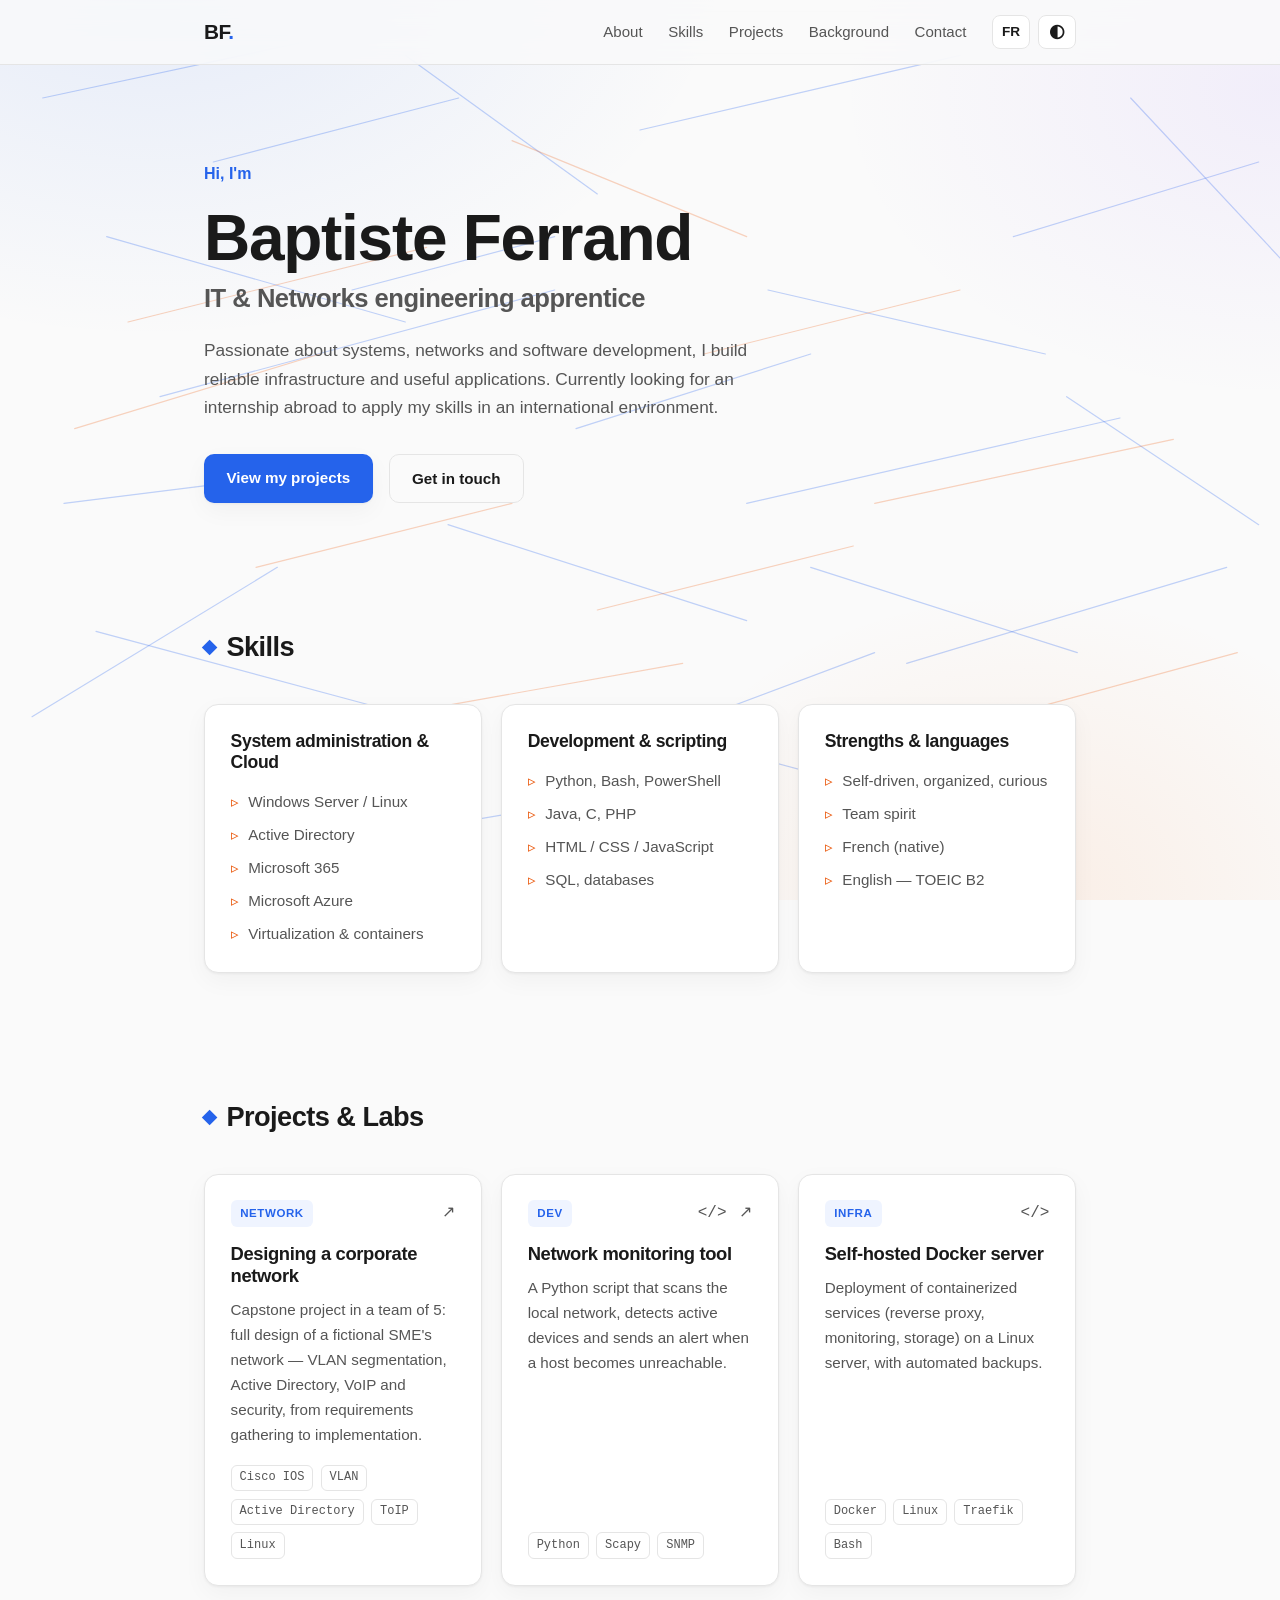
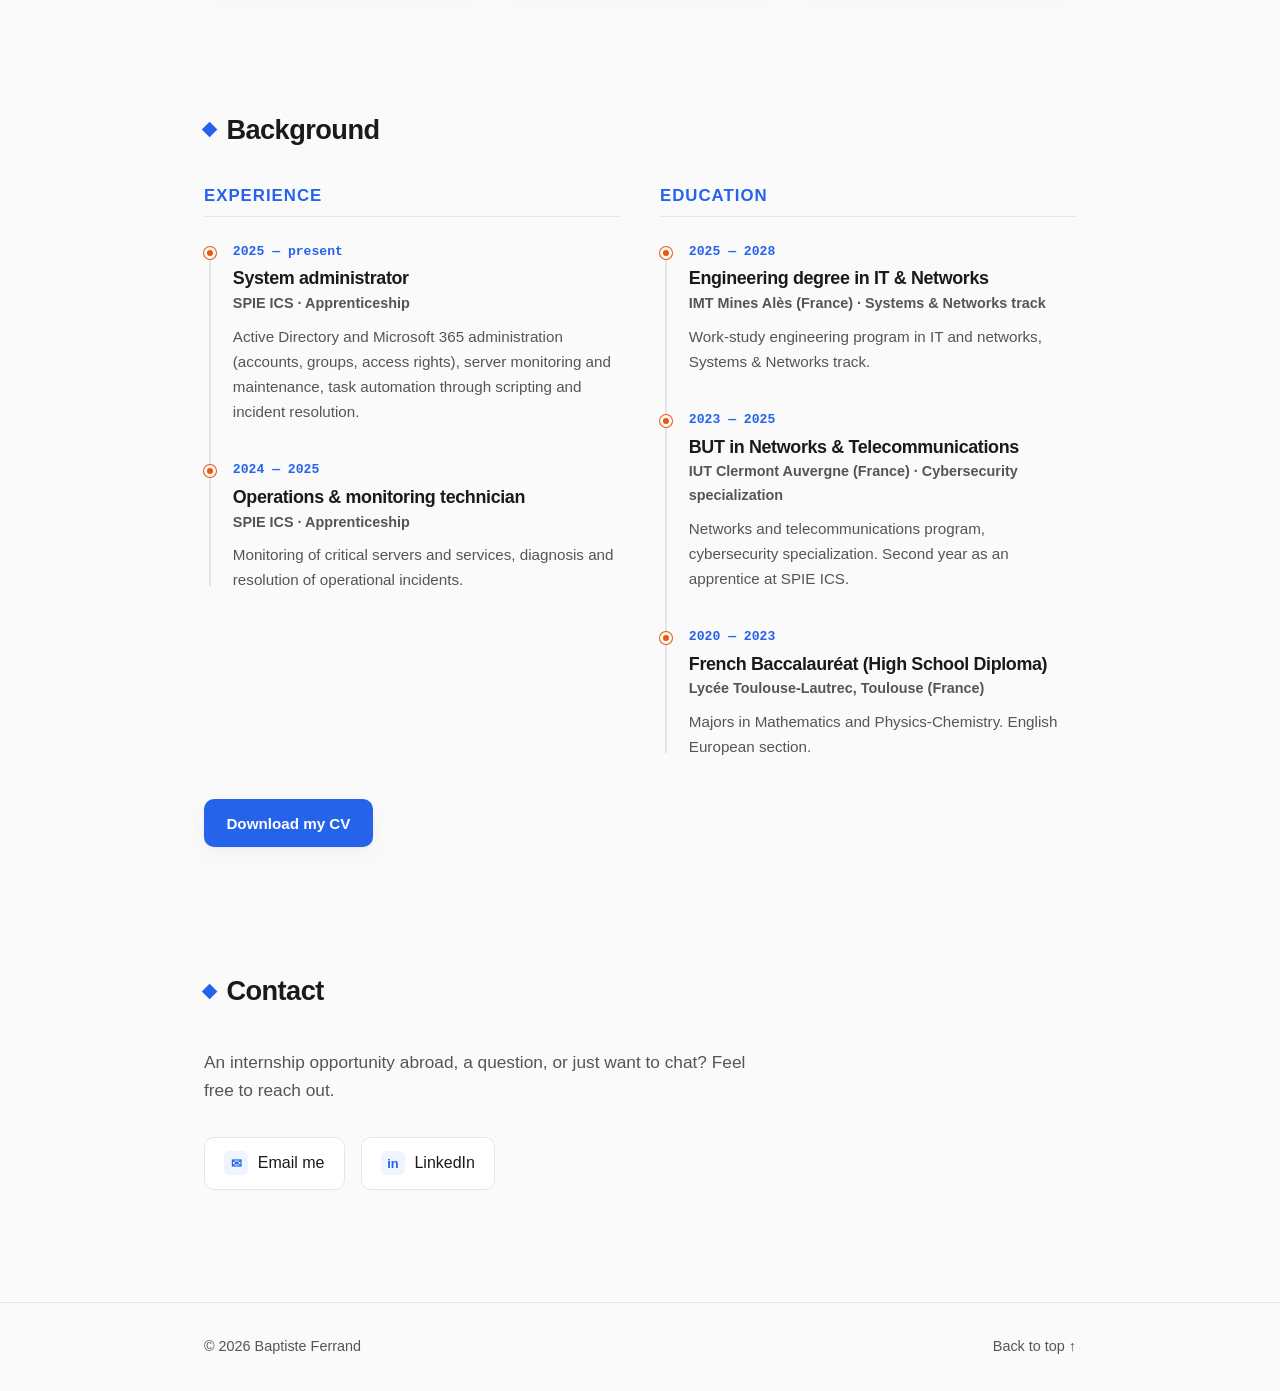
==== index.html @ 6ade9449 "Portfolio bilingue FR/EN" ====
<!DOCTYPE html>
<html lang="fr">
<head>
  <meta charset="UTF-8" />
  <meta name="viewport" content="width=device-width, initial-scale=1.0" />
  <meta name="description" data-i18n="meta_description"
    content="Portfolio de Baptiste Ferrand — Alternant ingénieur en informatique et réseaux." />
  <meta name="author" content="Baptiste Ferrand" />
  <title>Baptiste Ferrand — Portfolio</title>

  <!-- Favicon « BF. » intégré en SVG (aucune dépendance externe) -->
  <link rel="icon"
    href="data:image/svg+xml,<svg xmlns='http://www.w3.org/2000/svg' viewBox='0 0 100 100'><rect width='100' height='100' rx='22' fill='%231a1a1a'/><text x='50' y='52' font-family='Segoe UI,Helvetica,Arial,sans-serif' font-size='46' font-weight='800' fill='%23ffffff' text-anchor='middle' dominant-baseline='central'>BF<tspan fill='%234f8cff'>.</tspan></text></svg>" />

  <link rel="stylesheet" href="css/style.css?v=6" />
</head>

<body>
  <!-- Skip link accessibilité -->
  <a class="skip-link" href="#main" data-i18n="skip_link">Aller au contenu</a>

  <!-- ============ HEADER / NAV ============ -->
  <header class="site-header" id="top">
    <nav class="nav container" aria-label="Navigation principale">
      <a href="#top" class="brand">BF<span class="brand-dot">.</span></a>

      <button class="nav-toggle" id="navToggle" aria-expanded="false" aria-controls="navMenu"
        aria-label="Ouvrir le menu">
        <span></span><span></span><span></span>
      </button>

      <ul class="nav-menu" id="navMenu">
        <li><a href="#about" data-i18n="nav_about">À propos</a></li>
        <li><a href="#skills" data-i18n="nav_skills">Compétences</a></li>
        <li><a href="#projects" data-i18n="nav_projects">Projets</a></li>
        <li><a href="#timeline" data-i18n="nav_timeline">Parcours</a></li>
        <li><a href="#contact" data-i18n="nav_contact">Contact</a></li>
        <li class="nav-controls">
          <button class="ctrl-btn" id="langToggle" aria-label="Changer de langue">
            <span id="langLabel">EN</span>
          </button>
          <button class="ctrl-btn" id="themeToggle" aria-label="Changer de thème">
            <span class="theme-icon" aria-hidden="true">◐</span>
          </button>
        </li>
      </ul>
    </nav>
  </header>

  <main id="main">

    <!-- ============ HERO / À PROPOS ============ -->
    <section class="hero container" id="about">
      <p class="hero-eyebrow" data-i18n="hero_eyebrow">Bonjour, je suis</p>
      <h1 class="hero-name">Baptiste Ferrand</h1>
      <h2 class="hero-role" data-i18n="hero_role">
        Alternant ingénieur en informatique &amp; réseaux
      </h2>
      <p class="hero-bio" data-i18n="hero_bio">
        Passionné par les systèmes, les réseaux et le développement, je conçois des
        infrastructures fiables et des applications utiles. Actuellement en recherche
        d'un stage à l'étranger pour mettre en pratique mes compétences dans un
        environnement international.
      </p>
      <div class="hero-actions">
        <a href="#projects" class="btn btn-primary" data-i18n="hero_cta_projects">Voir mes projets</a>
        <a href="#contact" class="btn btn-ghost" data-i18n="hero_cta_contact">Me contacter</a>
      </div>
    </section>

    <!-- ============ COMPÉTENCES ============ -->
    <section class="section container" id="skills">
      <h2 class="section-title"><span class="section-icon" aria-hidden="true"></span> <span data-i18n="skills_title">Compétences</span></h2>

      <div class="skills-grid">
        <article class="skill-card">
          <h3 data-i18n="skills_sysadmin">Administration système &amp; Cloud</h3>
          <ul>
            <li>Windows Server / Linux</li>
            <li>Active Directory</li>
            <li>Microsoft 365</li>
            <li>Microsoft Azure</li>
            <li data-i18n="skills_virtualization">Virtualisation &amp; conteneurs</li>
          </ul>
        </article>

        <article class="skill-card">
          <h3 data-i18n="skills_dev">Développement &amp; scripting</h3>
          <ul>
            <li>Python, Bash, PowerShell</li>
            <li>Java, C, PHP</li>
            <li>HTML / CSS / JavaScript</li>
            <li data-i18n="skills_databases">SQL, bases de données</li>
          </ul>
        </article>

        <article class="skill-card">
          <h3 data-i18n="skills_soft">Atouts &amp; langues</h3>
          <ul>
            <li data-i18n="skills_personal">Autonome, organisé, curieux</li>
            <li data-i18n="skills_teamwork">Esprit d'équipe</li>
            <li data-i18n="skills_french">Français (langue natale)</li>
            <li data-i18n="skills_english">Anglais — TOEIC B2</li>
          </ul>
        </article>
      </div>
    </section>

    <!-- ============ PROJETS / LABS ============ -->
    <section class="section container" id="projects">
      <h2 class="section-title"><span class="section-icon" aria-hidden="true"></span> <span data-i18n="projects_title">Projets &amp; Labs</span></h2>

      <div class="projects-grid">
        <!-- Projet 1 — Projet intégratif -->
        <article class="project-card">
          <div class="project-head">
            <span class="project-tag" data-i18n="project_tag_network">Réseau</span>
            <div class="project-links">
              <a href="projet-integratif.html" aria-label="Voir le détail du projet" title="Détails">↗</a>
            </div>
          </div>
          <h3><a href="projet-integratif.html" data-i18n="project1_title">Conception d'un réseau d'entreprise</a></h3>
          <p data-i18n="project1_desc">
            Projet intégratif en équipe de 5 : conception complète du réseau
            d'une PME fictive — segmentation VLAN, Active Directory, ToIP et
            sécurité, du recueil des besoins à la mise en œuvre.
          </p>
          <ul class="project-stack">
            <li>Cisco IOS</li><li>VLAN</li><li>Active Directory</li><li>ToIP</li><li>Linux</li>
          </ul>
        </article>

        <!-- Projet 2 -->
        <article class="project-card">
          <div class="project-head">
            <span class="project-tag" data-i18n="project_tag_dev">Dev</span>
            <div class="project-links">
              <a href="#" aria-label="Code source" title="Code">&lt;/&gt;</a>
              <a href="#" aria-label="Démo" title="Démo">↗</a>
            </div>
          </div>
          <h3 data-i18n="project2_title">Outil de supervision réseau</h3>
          <p data-i18n="project2_desc">
            Script Python qui scanne le réseau local, détecte les équipements
            actifs et envoie une alerte en cas d'indisponibilité d'un hôte.
          </p>
          <ul class="project-stack">
            <li>Python</li><li>Scapy</li><li>SNMP</li>
          </ul>
        </article>

        <!-- Projet 3 -->
        <article class="project-card">
          <div class="project-head">
            <span class="project-tag" data-i18n="project_tag_infra">Infra</span>
            <div class="project-links">
              <a href="#" aria-label="Code source" title="Code">&lt;/&gt;</a>
            </div>
          </div>
          <h3 data-i18n="project3_title">Serveur auto-hébergé Docker</h3>
          <p data-i18n="project3_desc">
            Déploiement de services conteneurisés (reverse proxy, monitoring,
            stockage) sur un serveur Linux, avec sauvegardes automatisées.
          </p>
          <ul class="project-stack">
            <li>Docker</li><li>Linux</li><li>Traefik</li><li>Bash</li>
          </ul>
        </article>
      </div>
    </section>

    <!-- ============ PARCOURS / CV ============ -->
    <section class="section container" id="timeline">
      <h2 class="section-title"><span class="section-icon" aria-hidden="true"></span> <span data-i18n="timeline_title">Parcours</span></h2>

      <div class="timeline-groups">
        <div class="timeline-group">
          <h3 class="timeline-group-title" data-i18n="timeline_type_exp">Expérience</h3>
          <ol class="timeline">
            <li class="timeline-item">
              <span class="timeline-date">2025 — <span data-i18n="present">aujourd'hui</span></span>
              <h3 data-i18n="exp1_title">Administrateur système</h3>
              <p class="timeline-org" data-i18n="exp1_org">SPIE ICS · Alternance</p>
              <p data-i18n="exp1_desc">
                Administration Active Directory et Microsoft 365 (comptes, groupes,
                droits d'accès), surveillance et maintenance des serveurs,
                automatisation de tâches par scripts et résolution d'incidents.
              </p>
            </li>

            <li class="timeline-item">
              <span class="timeline-date">2024 — 2025</span>
              <h3 data-i18n="exp2_title">Technicien d'exploitation et de supervision</h3>
              <p class="timeline-org" data-i18n="exp2_org">SPIE ICS · Alternance</p>
              <p data-i18n="exp2_desc">
                Surveillance des serveurs et services critiques, diagnostic et
                résolution des incidents d'exploitation.
              </p>
            </li>
          </ol>
        </div>

        <div class="timeline-group">
          <h3 class="timeline-group-title" data-i18n="timeline_type_edu">Formation</h3>
          <ol class="timeline">
            <li class="timeline-item">
              <span class="timeline-date">2025 — 2028</span>
              <h3 data-i18n="timeline1_title">Diplôme d'ingénieur en informatique &amp; réseaux</h3>
              <p class="timeline-org" data-i18n="timeline1_org">IMT Mines Alès (30) · Parcours Systèmes &amp; Réseaux</p>
              <p data-i18n="timeline1_desc">
                Formation d'ingénieur en informatique et réseaux, parcours Systèmes
                et Réseaux.
              </p>
            </li>

            <li class="timeline-item">
              <span class="timeline-date">2023 — 2025</span>
              <h3 data-i18n="timeline2_title">BUT Réseaux &amp; Télécommunications</h3>
              <p class="timeline-org" data-i18n="timeline2_org">IUT Clermont Auvergne (63) · Spécialité Cybersécurité</p>
              <p data-i18n="timeline2_desc">
                Formation en réseaux et télécommunications, spécialité cybersécurité.
                2ᵉ année en alternance chez SPIE ICS.
              </p>
            </li>

            <li class="timeline-item">
              <span class="timeline-date">2020 — 2023</span>
              <h3 data-i18n="timeline3_title">Baccalauréat Général</h3>
              <p class="timeline-org" data-i18n="timeline3_org">Lycée Toulouse-Lautrec, Toulouse (31)</p>
              <p data-i18n="timeline3_desc">
                Spécialités Mathématiques et Physique-Chimie. Section européenne anglais.
              </p>
            </li>
          </ol>
        </div>
      </div>

      <div class="cv-download">
        <a href="assets/cv-fr.pdf" class="btn btn-primary" download data-i18n="cv_download" data-i18n-href="cv_file">
          Télécharger mon CV
        </a>
      </div>
    </section>

    <!-- ============ CONTACT ============ -->
    <section class="section container contact" id="contact">
      <h2 class="section-title"><span class="section-icon" aria-hidden="true"></span> <span data-i18n="contact_title">Contact</span></h2>
      <p class="contact-lead" data-i18n="contact_lead">
        Une opportunité de stage à l'étranger, une question, ou juste envie
        d'échanger ? N'hésite pas à me contacter.
      </p>

      <div class="contact-links">
        <a href="mailto:baptiste.ferrand31@gmail.com" class="contact-link">
          <span class="contact-icon" aria-hidden="true">✉</span>
          <span data-i18n="contact_email">M'envoyer un e-mail</span>
        </a>
        <a href="https://www.linkedin.com/in/baptiste-ferrand123" target="_blank" rel="noopener" class="contact-link">
          <span class="contact-icon" aria-hidden="true">in</span>
          LinkedIn
        </a>
      </div>
    </section>
  </main>

  <!-- ============ FOOTER ============ -->
  <footer class="site-footer">
    <div class="container footer-inner">
      <p>© <span id="year"></span> Baptiste Ferrand</p>
      <a href="#top" data-i18n="back_to_top">Haut de page ↑</a>
    </div>
  </footer>

  <script src="js/i18n.js?v=4"></script>
  <script src="js/main.js?v=4"></script>
</body>
</html>
---- css/style.css ----
/* =========================================================
   Portfolio — Baptiste Ferrand
   Design minimaliste / épuré · clair & sombre · responsive
   Aucune dépendance externe.
   ========================================================= */

/* ---------- Variables de thème ---------- */
:root {
  --bg:          #fafafa;
  --bg-soft:     #ffffff;
  --text:        #1a1a1a;
  --text-soft:   #555555;
  --border:      #e5e5e5;
  --accent:      #2563eb;
  --accent-soft: #eff4ff;
  --shadow:      0 1px 3px rgba(0, 0, 0, .06), 0 8px 24px rgba(0, 0, 0, .04);
  --radius:      14px;
  --maxw:        920px;
  --font: -apple-system, BlinkMacSystemFont, "Segoe UI", Roboto, Helvetica, Arial, sans-serif;
  /* Texture & ambiance du fond */
  --glow-1:      rgba(37, 99, 235, .10);
  --glow-2:      rgba(139, 92, 246, .08);
  --glow-3:      rgba(249, 115, 22, .09);
  --accent-2:    #ea580c;
  --lines: url("data:image/svg+xml,<svg xmlns='http://www.w3.org/2000/svg' width='1200' height='900' viewBox='0 0 1200 900'><g stroke='%232563eb' stroke-width='1.1' stroke-opacity='0.28' stroke-linecap='round' fill='none'><line x1='40' y1='120' x2='320' y2='60'/><line x1='150' y1='400' x2='520' y2='300'/><line x1='30' y1='700' x2='260' y2='560'/><line x1='600' y1='150' x2='900' y2='80'/><line x1='700' y1='500' x2='1050' y2='420'/><line x1='500' y1='760' x2='820' y2='640'/><line x1='950' y1='250' x2='1180' y2='180'/><line x1='100' y1='250' x2='380' y2='330'/><line x1='420' y1='520' x2='700' y2='610'/><line x1='850' y1='650' x2='1150' y2='560'/><line x1='250' y1='830' x2='600' y2='770'/><line x1='1000' y1='400' x2='1180' y2='520'/><line x1='60' y1='500' x2='300' y2='470'/><line x1='380' y1='80' x2='560' y2='210'/><line x1='720' y1='300' x2='980' y2='360'/><line x1='200' y1='180' x2='430' y2='120'/><line x1='540' y1='430' x2='760' y2='360'/><line x1='90' y1='620' x2='350' y2='690'/><line x1='640' y1='720' x2='900' y2='790'/><line x1='1060' y1='120' x2='1200' y2='270'/><line x1='330' y1='300' x2='520' y2='250'/><line x1='760' y1='560' x2='1010' y2='640'/></g><g stroke='%23ea580c' stroke-width='1.1' stroke-opacity='0.26' stroke-linecap='round' fill='none'><line x1='120' y1='330' x2='400' y2='260'/><line x1='480' y1='160' x2='700' y2='250'/><line x1='240' y1='560' x2='480' y2='500'/><line x1='660' y1='360' x2='900' y2='300'/><line x1='820' y1='500' x2='1100' y2='440'/><line x1='360' y1='700' x2='640' y2='650'/><line x1='940' y1='700' x2='1160' y2='640'/><line x1='70' y1='430' x2='300' y2='360'/><line x1='560' y1='600' x2='800' y2='540'/></g></svg>");
}

[data-theme="dark"] {
  --bg:          #0e1116;
  --bg-soft:     #161b22;
  --text:        #e6edf3;
  --text-soft:   #9aa7b4;
  --border:      #262d36;
  --accent:      #4f8cff;
  --accent-soft: #161f33;
  --shadow:      0 1px 3px rgba(0, 0, 0, .4), 0 8px 24px rgba(0, 0, 0, .3);
  --glow-1:      rgba(79, 140, 255, .14);
  --glow-2:      rgba(139, 92, 246, .12);
  --glow-3:      rgba(251, 146, 60, .11);
  --accent-2:    #fb923c;
  --lines: url("data:image/svg+xml,<svg xmlns='http://www.w3.org/2000/svg' width='1200' height='900' viewBox='0 0 1200 900'><g stroke='%234f8cff' stroke-width='1.1' stroke-opacity='0.30' stroke-linecap='round' fill='none'><line x1='40' y1='120' x2='320' y2='60'/><line x1='150' y1='400' x2='520' y2='300'/><line x1='30' y1='700' x2='260' y2='560'/><line x1='600' y1='150' x2='900' y2='80'/><line x1='700' y1='500' x2='1050' y2='420'/><line x1='500' y1='760' x2='820' y2='640'/><line x1='950' y1='250' x2='1180' y2='180'/><line x1='100' y1='250' x2='380' y2='330'/><line x1='420' y1='520' x2='700' y2='610'/><line x1='850' y1='650' x2='1150' y2='560'/><line x1='250' y1='830' x2='600' y2='770'/><line x1='1000' y1='400' x2='1180' y2='520'/><line x1='60' y1='500' x2='300' y2='470'/><line x1='380' y1='80' x2='560' y2='210'/><line x1='720' y1='300' x2='980' y2='360'/><line x1='200' y1='180' x2='430' y2='120'/><line x1='540' y1='430' x2='760' y2='360'/><line x1='90' y1='620' x2='350' y2='690'/><line x1='640' y1='720' x2='900' y2='790'/><line x1='1060' y1='120' x2='1200' y2='270'/><line x1='330' y1='300' x2='520' y2='250'/><line x1='760' y1='560' x2='1010' y2='640'/></g><g stroke='%23fb923c' stroke-width='1.1' stroke-opacity='0.28' stroke-linecap='round' fill='none'><line x1='120' y1='330' x2='400' y2='260'/><line x1='480' y1='160' x2='700' y2='250'/><line x1='240' y1='560' x2='480' y2='500'/><line x1='660' y1='360' x2='900' y2='300'/><line x1='820' y1='500' x2='1100' y2='440'/><line x1='360' y1='700' x2='640' y2='650'/><line x1='940' y1='700' x2='1160' y2='640'/><line x1='70' y1='430' x2='300' y2='360'/><line x1='560' y1='600' x2='800' y2='540'/></g></svg>");
}

/* ---------- Reset léger ---------- */
*, *::before, *::after { box-sizing: border-box; margin: 0; padding: 0; }

html { scroll-behavior: smooth; scroll-padding-top: 80px; }

body {
  font-family: var(--font);
  background-color: var(--bg);
  color: var(--text);
  line-height: 1.65;
  -webkit-font-smoothing: antialiased;
  transition: background-color .3s ease, color .3s ease;
}

/* Ambiance du fond : halos de couleur + fine texture de points.
   Couche fixe placée derrière le contenu. */
body::before {
  content: "";
  position: fixed;
  inset: 0;
  z-index: -1;
  pointer-events: none;
  background-color: var(--bg);
  background-image:
    radial-gradient(60rem 40rem at 12% -5%, var(--glow-1), transparent 60%),
    radial-gradient(50rem 35rem at 100% 10%, var(--glow-2), transparent 55%),
    radial-gradient(45rem 35rem at 80% 100%, var(--glow-3), transparent 55%),
    var(--lines);
  background-size: auto, auto, auto, cover;
  background-position: center, center, center, center;
  background-repeat: no-repeat, no-repeat, no-repeat, no-repeat;
}

h1, h2, h3 { line-height: 1.2; font-weight: 700; letter-spacing: -.02em; }
a { color: inherit; text-decoration: none; }
ul { list-style: none; }

.container { width: 100%; max-width: var(--maxw); margin: 0 auto; padding: 0 1.5rem; }

/* ---------- Accessibilité : skip link ---------- */
.skip-link {
  position: absolute; left: -999px; top: 0; z-index: 200;
  background: var(--accent); color: #fff; padding: .6rem 1rem; border-radius: 0 0 8px 0;
}
.skip-link:focus { left: 0; }

:focus-visible { outline: 2px solid var(--accent); outline-offset: 3px; border-radius: 4px; }

/* ---------- Header / Nav ---------- */
.site-header {
  position: sticky; top: 0; z-index: 100;
  background: color-mix(in srgb, var(--bg) 85%, transparent);
  backdrop-filter: saturate(180%) blur(12px);
  border-bottom: 1px solid var(--border);
}
.nav { display: flex; align-items: center; justify-content: space-between; height: 64px; }

.brand { font-size: 1.3rem; font-weight: 800; letter-spacing: -.03em; }
.brand-dot { color: var(--accent); }

.nav-menu { display: flex; align-items: center; gap: 1.6rem; }
.nav-menu a { color: var(--text-soft); font-size: .94rem; font-weight: 500; transition: color .2s; }
.nav-menu a:hover { color: var(--accent); }

.nav-controls { display: flex; gap: .5rem; }
.ctrl-btn {
  display: inline-flex; align-items: center; justify-content: center;
  min-width: 38px; height: 34px; padding: 0 .55rem;
  background: var(--bg-soft); border: 1px solid var(--border); border-radius: 8px;
  color: var(--text); font: inherit; font-size: .85rem; font-weight: 600;
  cursor: pointer; transition: border-color .2s, transform .1s;
}
.ctrl-btn:hover { border-color: var(--accent); }
.ctrl-btn:active { transform: scale(.94); }
.theme-icon { font-size: 1.1rem; line-height: 1; }

/* Burger mobile */
.nav-toggle { display: none; flex-direction: column; gap: 5px; background: none; border: 0; cursor: pointer; padding: 6px; }
.nav-toggle span { width: 24px; height: 2px; background: var(--text); border-radius: 2px; transition: .3s; }

/* ---------- Boutons ---------- */
.btn {
  display: inline-block; padding: .7rem 1.4rem; border-radius: 10px;
  font-size: .95rem; font-weight: 600; cursor: pointer;
  transition: transform .12s ease, box-shadow .2s ease, background .2s ease;
}
.btn:active { transform: translateY(1px); }
.btn-primary { background: var(--accent); color: #fff; box-shadow: var(--shadow); }
.btn-primary:hover { box-shadow: 0 6px 20px color-mix(in srgb, var(--accent) 35%, transparent); }
.btn-ghost { border: 1px solid var(--border); color: var(--text); }
.btn-ghost:hover { border-color: var(--accent); color: var(--accent); }

/* ---------- Hero ---------- */
.hero { padding: 6rem 1.5rem 4rem; }
.hero-eyebrow { color: var(--accent); font-weight: 600; font-size: 1rem; margin-bottom: .8rem; }
.hero-name { font-size: clamp(2.4rem, 7vw, 4rem); }
.hero-role { font-size: clamp(1.1rem, 3.5vw, 1.6rem); color: var(--text-soft); font-weight: 600; margin: .4rem 0 1.4rem; }
.hero-bio { max-width: 600px; color: var(--text-soft); font-size: 1.08rem; margin-bottom: 2rem; }
.hero-actions { display: flex; gap: 1rem; flex-wrap: wrap; }

/* ---------- Sections génériques ---------- */
.section { padding: 4rem 1.5rem; }
.section-title { font-size: 1.7rem; margin-bottom: 2.5rem; display: flex; align-items: center; gap: .7rem; }
.section-icon { width: .7rem; height: .7rem; background: var(--accent); transform: rotate(45deg); flex: 0 0 auto; }

/* ---------- Compétences ---------- */
.skills-grid { display: grid; grid-template-columns: repeat(auto-fit, minmax(240px, 1fr)); gap: 1.2rem; }
.skill-card {
  background: var(--bg-soft); border: 1px solid var(--border); border-radius: var(--radius);
  padding: 1.6rem; box-shadow: var(--shadow); transition: transform .2s, border-color .2s;
}
.skill-card:hover { transform: translateY(-4px); border-color: var(--accent); }
.skill-card h3 { font-size: 1.1rem; margin-bottom: 1rem; }
.skill-card ul { display: flex; flex-direction: column; gap: .5rem; }
.skill-card li { color: var(--text-soft); font-size: .95rem; padding-left: 1.1rem; position: relative; }
.skill-card li::before { content: "▹"; color: var(--accent-2); position: absolute; left: 0; }

/* ---------- Projets ---------- */
.projects-grid { display: grid; grid-template-columns: repeat(auto-fit, minmax(260px, 1fr)); gap: 1.2rem; }
.project-card {
  background: var(--bg-soft); border: 1px solid var(--border); border-radius: var(--radius);
  padding: 1.6rem; box-shadow: var(--shadow); display: flex; flex-direction: column;
  transition: transform .2s, border-color .2s;
}
.project-card:hover { transform: translateY(-4px); border-color: var(--accent); }
.project-head { display: flex; align-items: center; justify-content: space-between; margin-bottom: 1rem; }
.project-tag {
  background: var(--accent-soft); color: var(--accent); font-size: .72rem; font-weight: 700;
  text-transform: uppercase; letter-spacing: .05em; padding: .25rem .6rem; border-radius: 6px;
}
.project-links { display: flex; gap: .8rem; }
.project-links a { color: var(--text-soft); font-family: ui-monospace, monospace; font-size: 1rem; transition: color .2s; }
.project-links a:hover { color: var(--accent); }
.project-card h3 { font-size: 1.15rem; margin-bottom: .6rem; }
.project-card p { color: var(--text-soft); font-size: .95rem; flex-grow: 1; margin-bottom: 1.1rem; }
.project-stack { display: flex; flex-wrap: wrap; gap: .45rem; }
.project-stack li {
  font-family: ui-monospace, monospace; font-size: .75rem; color: var(--text-soft);
  border: 1px solid var(--border); border-radius: 6px; padding: .15rem .5rem;
}

/* ---------- Timeline / Parcours ---------- */
.timeline { position: relative; padding-left: 1.8rem; list-style: none; }
.timeline::before { content: ""; position: absolute; left: 5px; top: 6px; bottom: 6px; width: 2px; background: var(--border); }
.timeline-item { position: relative; padding-bottom: 2.2rem; }
.timeline-item:last-child { padding-bottom: 0; }
.timeline-item::before {
  content: ""; position: absolute; left: -1.8rem; top: 6px;
  width: 12px; height: 12px; border-radius: 50%; background: var(--accent-2);
  border: 3px solid var(--bg); box-shadow: 0 0 0 1px var(--accent-2);
}
.timeline-groups { display: grid; grid-template-columns: repeat(auto-fit, minmax(280px, 1fr)); gap: 2.5rem; }
.timeline-group-title {
  font-size: 1.05rem; text-transform: uppercase; letter-spacing: .06em;
  color: var(--accent); margin-bottom: 1.5rem; padding-bottom: .6rem;
  border-bottom: 1px solid var(--border);
}
.timeline-date { font-family: ui-monospace, monospace; font-size: .82rem; color: var(--accent); font-weight: 600; display: block; }
.timeline-item h3 { font-size: 1.12rem; margin: .35rem 0 .15rem; }
.timeline-org { color: var(--text-soft); font-size: .9rem; font-weight: 600; margin-bottom: .5rem; }
.timeline-item p:last-child { color: var(--text-soft); font-size: .95rem; }
.cv-download { margin-top: 2.5rem; }

/* ---------- Contact ---------- */
.contact-lead { max-width: 560px; color: var(--text-soft); font-size: 1.08rem; margin-bottom: 2rem; }
.contact-links { display: flex; flex-wrap: wrap; gap: 1rem; }
.contact-link {
  display: inline-flex; align-items: center; gap: .6rem;
  background: var(--bg-soft); border: 1px solid var(--border); border-radius: 10px;
  padding: .8rem 1.2rem; font-weight: 500; transition: border-color .2s, transform .15s;
}
.contact-link:hover { border-color: var(--accent); color: var(--accent); transform: translateY(-2px); }
.contact-icon {
  display: inline-flex; align-items: center; justify-content: center;
  width: 24px; height: 24px; border-radius: 6px; background: var(--accent-soft);
  color: var(--accent); font-size: .8rem; font-weight: 700; font-style: normal;
}

/* ---------- Footer ---------- */
.site-footer { border-top: 1px solid var(--border); padding: 2rem 0; margin-top: 3rem; }
.footer-inner { display: flex; align-items: center; justify-content: space-between; color: var(--text-soft); font-size: .9rem; }
.footer-inner a:hover { color: var(--accent); }

/* ---------- Page détail projet ---------- */
.detail-back {
  display: inline-flex; align-items: center; gap: .4rem;
  color: var(--text-soft); font-size: .92rem; font-weight: 600;
  margin-bottom: 2.5rem; transition: color .2s, gap .2s;
}
.detail-back:hover { color: var(--accent); gap: .65rem; }

.project-hero { padding: 4rem 1.5rem 1rem; }
.project-hero .hero-eyebrow { margin-bottom: .6rem; }
.project-hero h1 { font-size: clamp(2rem, 5.5vw, 3rem); }
.project-hero .project-subtitle { color: var(--text-soft); font-size: 1.1rem; font-weight: 600; margin-top: .4rem; }

.project-meta { display: flex; flex-wrap: wrap; gap: .6rem; margin-top: 1.4rem; }
.project-meta li {
  font-family: ui-monospace, monospace; font-size: .8rem; color: var(--text-soft);
  background: var(--bg-soft); border: 1px solid var(--border); border-radius: 8px; padding: .35rem .7rem;
}

.detail-section { padding: 2rem 1.5rem; }
.detail-section h2 { font-size: 1.35rem; margin-bottom: 1rem; display: flex; align-items: center; gap: .7rem; }
.detail-section h2::before { content: ""; width: .6rem; height: .6rem; background: var(--accent); transform: rotate(45deg); flex: 0 0 auto; }
.detail-prose p { color: var(--text-soft); font-size: 1.02rem; max-width: 70ch; }
.detail-prose p + p { margin-top: 1rem; }

.detail-figure { margin-top: 1.6rem; }
.detail-figure img {
  max-width: 100%; border-radius: var(--radius);
  border: 1px solid var(--border); box-shadow: var(--shadow); display: block;
}
.detail-figure figcaption { color: var(--text-soft); font-size: .85rem; margin-top: .6rem; text-align: center; }

.detail-card {
  background: var(--bg-soft); border: 1px solid var(--border); border-radius: var(--radius);
  padding: 1.8rem; box-shadow: var(--shadow);
}

/* ---------- Schéma réseau interactif ---------- */
.net-diagram-wrap {
  background: var(--bg-soft); border: 1px solid var(--border); border-radius: var(--radius);
  box-shadow: var(--shadow); padding: 1.4rem; margin-top: 1.6rem;
}
.net-diagram { width: 100%; height: auto; display: block; }

/* Zones de regroupement */
.zone {
  fill: color-mix(in srgb, var(--accent) 6%, transparent);
  stroke: var(--border); stroke-width: 1; stroke-dasharray: 4 5;
}
.zone-label {
  fill: var(--text-soft); font-family: var(--font); font-size: 12px;
  font-weight: 700; letter-spacing: .06em; text-transform: uppercase;
}

.net-diagram .link {
  stroke: var(--border); stroke-width: 2; fill: none;
  stroke-dasharray: 6 7; animation: linkflow 1.4s linear infinite;
}
@keyframes linkflow { to { stroke-dashoffset: -26; } }

.node { cursor: pointer; color: var(--accent); }
.node:focus { outline: none; }
.node-box {
  fill: var(--bg); stroke: var(--accent); stroke-width: 1.6;
  transition: fill .2s ease, stroke .2s ease, opacity .2s ease;
}
.node-label {
  fill: var(--text); font-family: var(--font); font-size: 14px; font-weight: 600;
  pointer-events: none; transition: fill .2s ease;
}
/* Icônes : couleur pilotée par « color » (traverse le <use>) */
.ic { fill: none; stroke: currentColor; stroke-width: 2; stroke-linecap: round; stroke-linejoin: round; }
.ic-use { color: inherit; transition: opacity .2s ease; pointer-events: none; }

.node:hover, .node:focus, .node.active { color: #fff; }
.node:hover .node-box,
.node:focus .node-box,
.node.active .node-box {
  fill: var(--accent-2); stroke: var(--accent-2);
  filter: drop-shadow(0 4px 10px color-mix(in srgb, var(--accent-2) 45%, transparent));
}
.node:hover .node-label,
.node:focus .node-label,
.node.active .node-label { fill: #fff; }
/* Atténue les autres nœuds quand l'un est actif */
.net-diagram.has-active .node:not(.active) .node-box { opacity: .4; }
.net-diagram.has-active .node:not(.active) .node-label { opacity: .55; }
.net-diagram.has-active .node:not(.active) .ic-use { opacity: .4; }

.diagram-info {
  margin-top: 1rem; min-height: 3.4rem;
  background: var(--bg); border: 1px solid var(--border); border-radius: 10px;
  padding: .9rem 1.1rem;
}
.diagram-info strong { display: block; color: var(--accent-2); margin-bottom: .15rem; }
.diagram-info span { color: var(--text-soft); font-size: .95rem; }
.diagram-hint { color: var(--text-soft); font-style: italic; }

/* ---------- Responsive / Mobile ---------- */
@media (max-width: 720px) {
  .nav-toggle { display: flex; z-index: 110; }
  .nav-menu {
    position: fixed; inset: 64px 0 auto 0;
    flex-direction: column; align-items: flex-start; gap: 1.3rem;
    background: var(--bg-soft); border-bottom: 1px solid var(--border);
    padding: 1.6rem 1.5rem; box-shadow: var(--shadow);
    transform: translateY(-130%); transition: transform .3s ease; visibility: hidden;
  }
  .nav-menu.open { transform: translateY(0); visibility: visible; }
  .nav-controls { margin-top: .4rem; }
  .nav-toggle[aria-expanded="true"] span:nth-child(1) { transform: translateY(7px) rotate(45deg); }
  .nav-toggle[aria-expanded="true"] span:nth-child(2) { opacity: 0; }
  .nav-toggle[aria-expanded="true"] span:nth-child(3) { transform: translateY(-7px) rotate(-45deg); }
  .hero { padding-top: 4rem; }
}

/* ---------- Préférence mouvement réduit ---------- */
@media (prefers-reduced-motion: reduce) {
  html { scroll-behavior: auto; }
  *, *::before, *::after { transition: none !important; animation: none !important; }
}
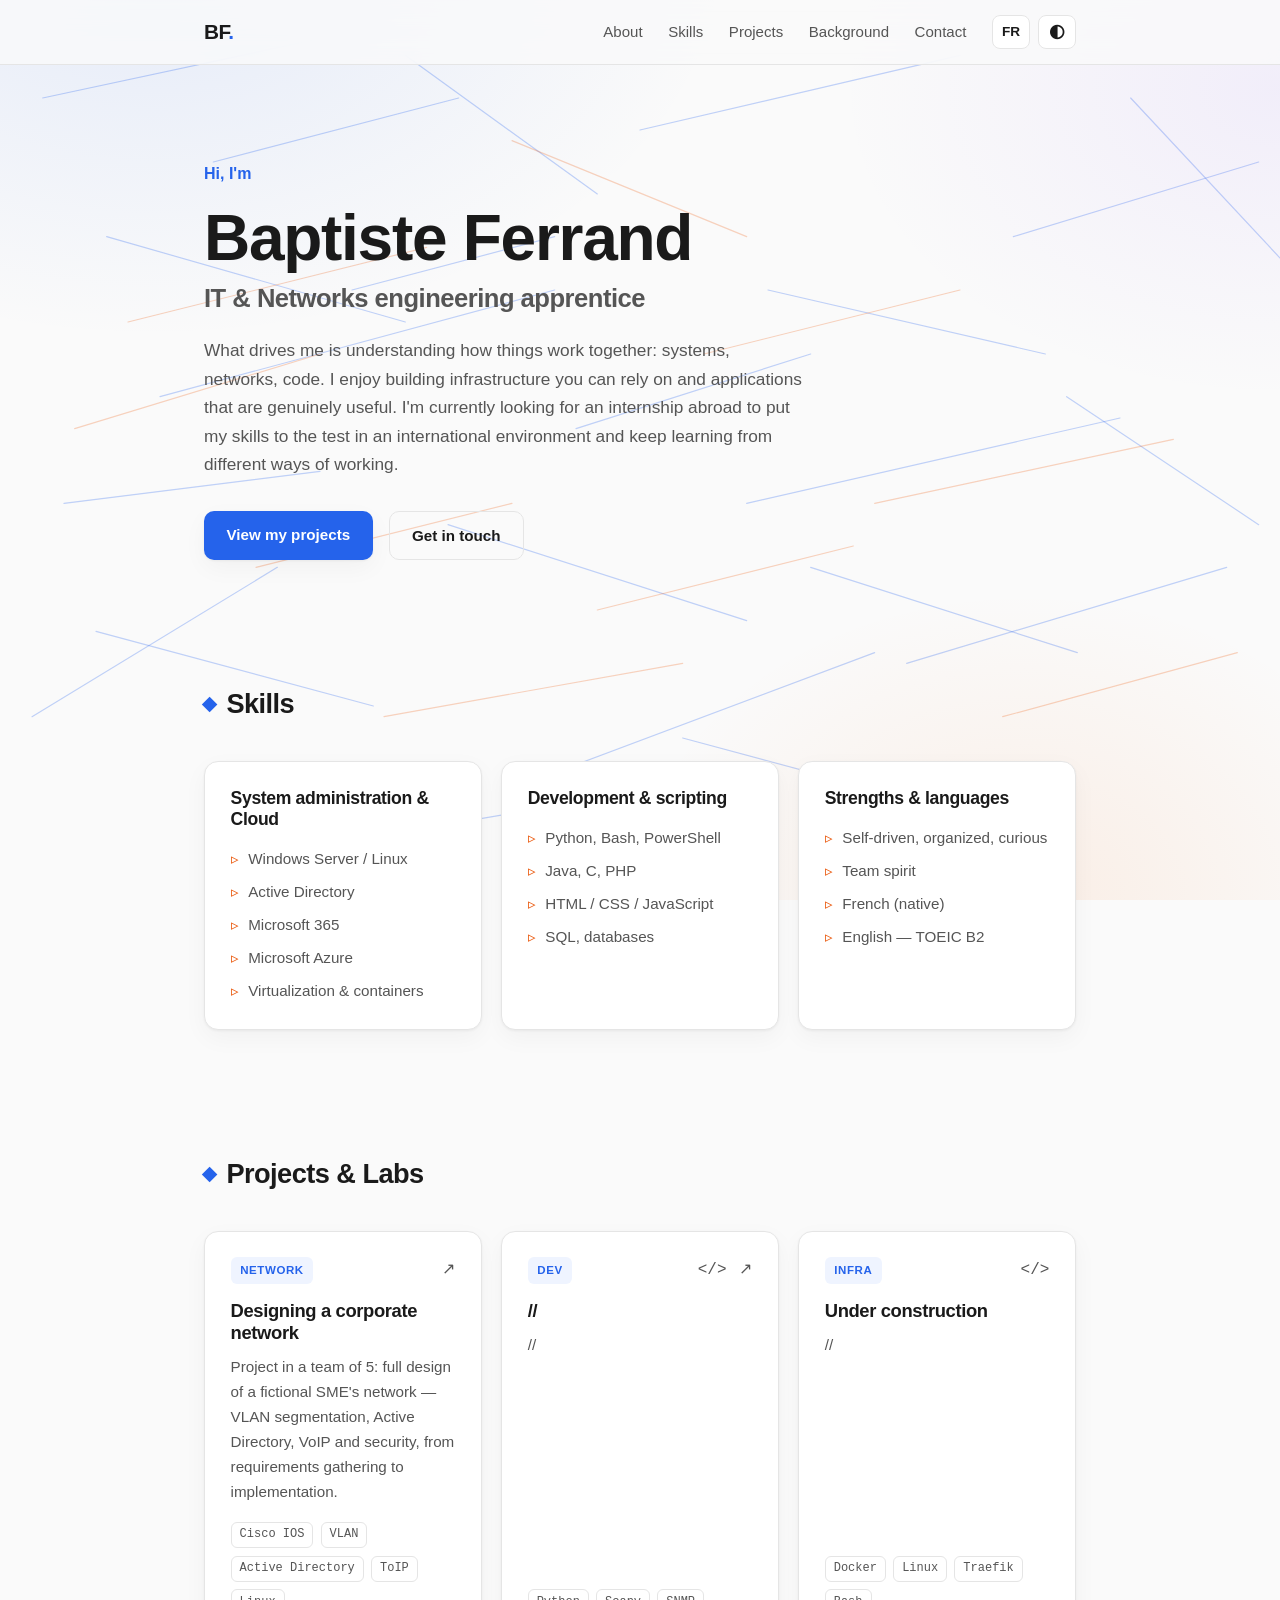
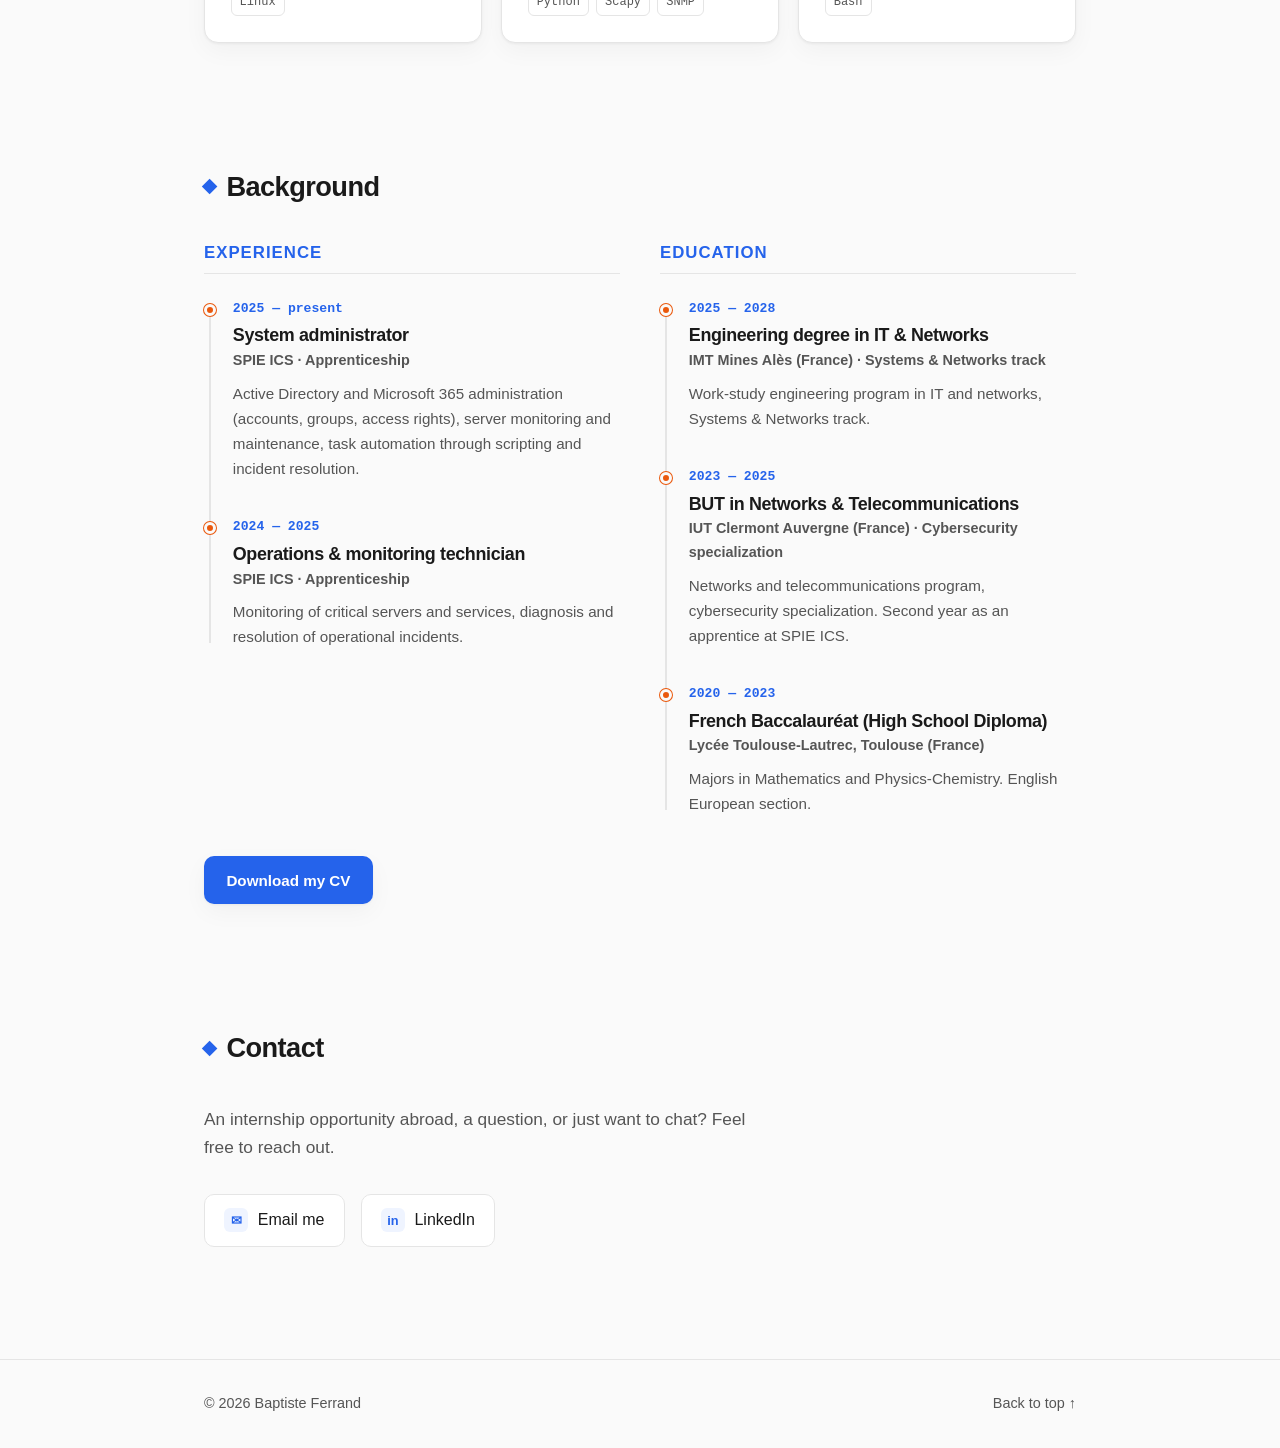
==== commit 3bcfd834: "Nouveau texte de presentation et projets en construction" ====
--- a/index.html
+++ b/index.html
@@ -57,10 +57,12 @@
         Alternant ingénieur en informatique &amp; réseaux
       </h2>
       <p class="hero-bio" data-i18n="hero_bio">
-        Passionné par les systèmes, les réseaux et le développement, je conçois des
-        infrastructures fiables et des applications utiles. Actuellement en recherche
-        d'un stage à l'étranger pour mettre en pratique mes compétences dans un
-        environnement international.
+        Ce qui me passionne, c'est de comprendre comment les choses fonctionnent
+        ensemble : les systèmes, les réseaux, le code. J'aime construire des
+        infrastructures sur lesquelles on peut compter et des applications qui servent
+        vraiment à quelque chose. Je cherche aujourd'hui un stage à l'étranger pour
+        confronter mes compétences à un environnement international et continuer à
+        apprendre au contact d'autres façons de travailler.
       </p>
       <div class="hero-actions">
         <a href="#projects" class="btn btn-primary" data-i18n="hero_cta_projects">Voir mes projets</a>
@@ -271,7 +273,7 @@
     </div>
   </footer>
 
-  <script src="js/i18n.js?v=4"></script>
+  <script src="js/i18n.js?v=5"></script>
   <script src="js/main.js?v=4"></script>
 </body>
 </html>
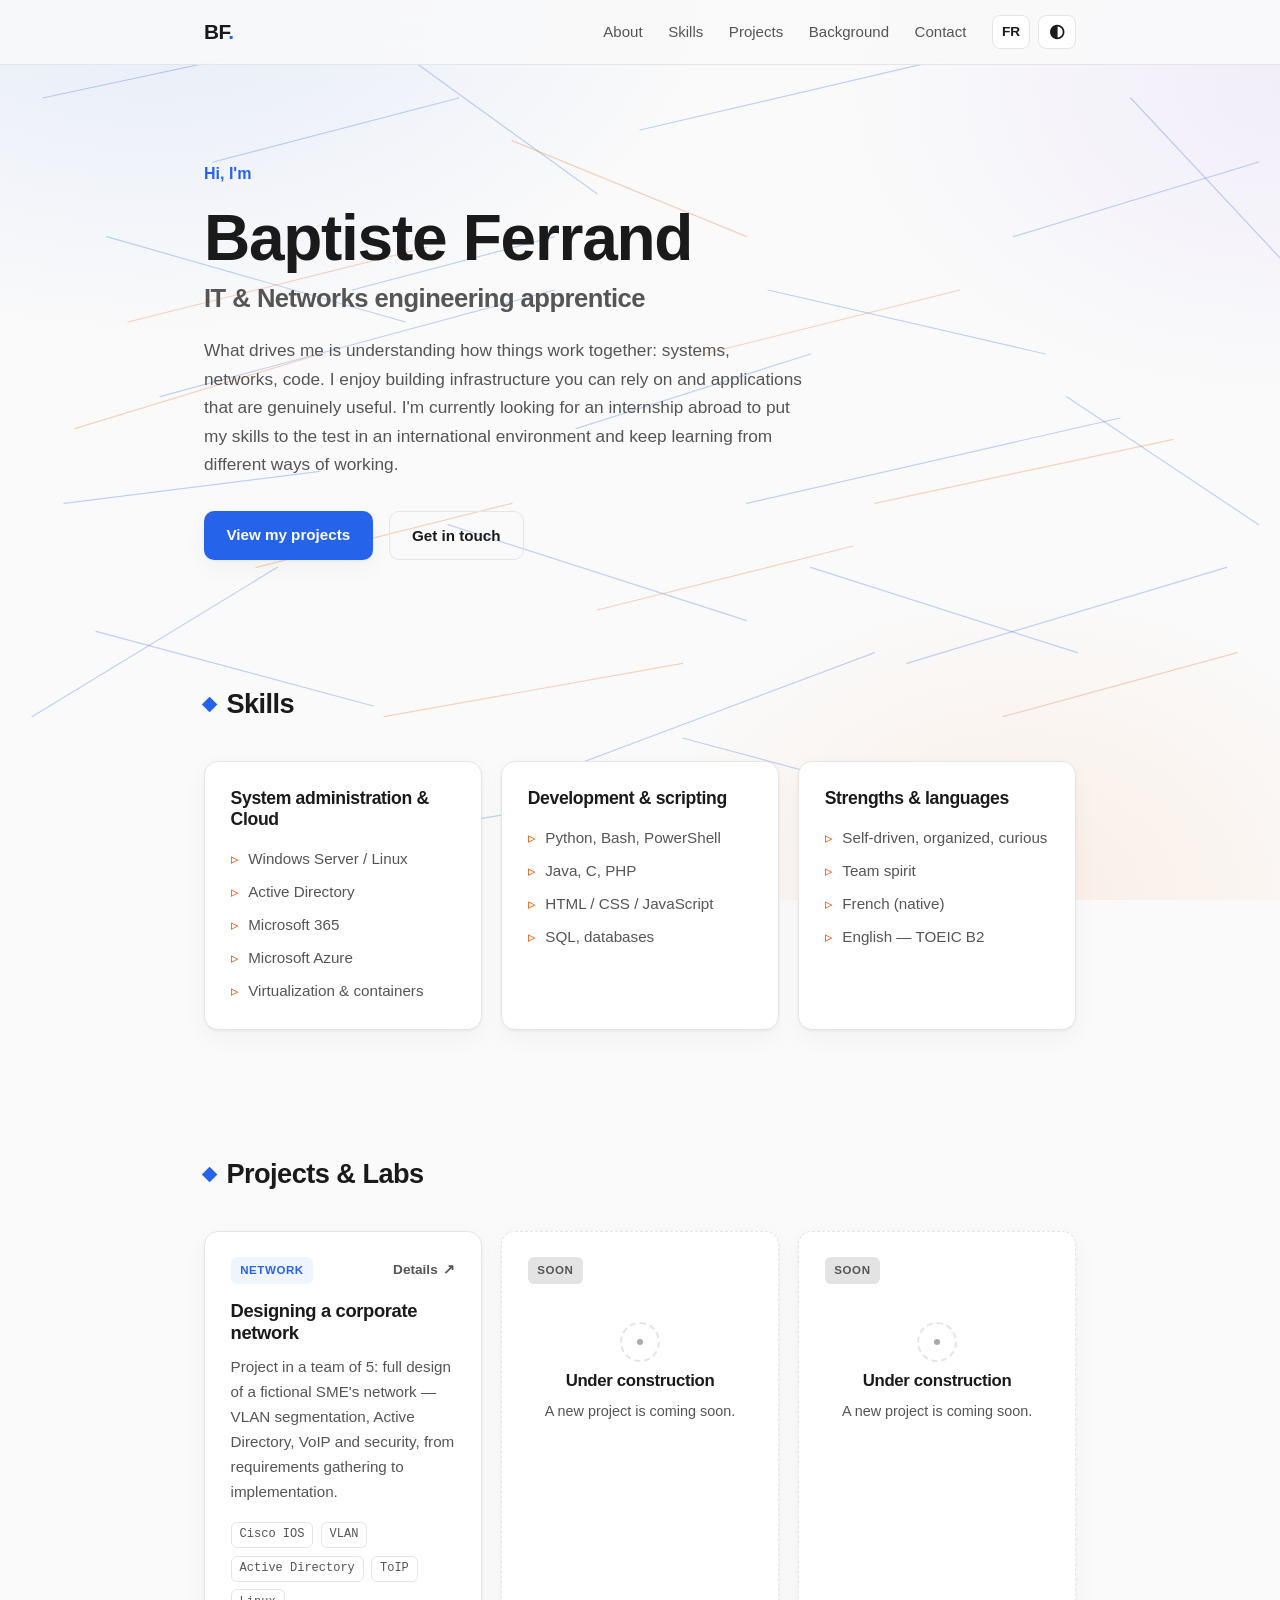
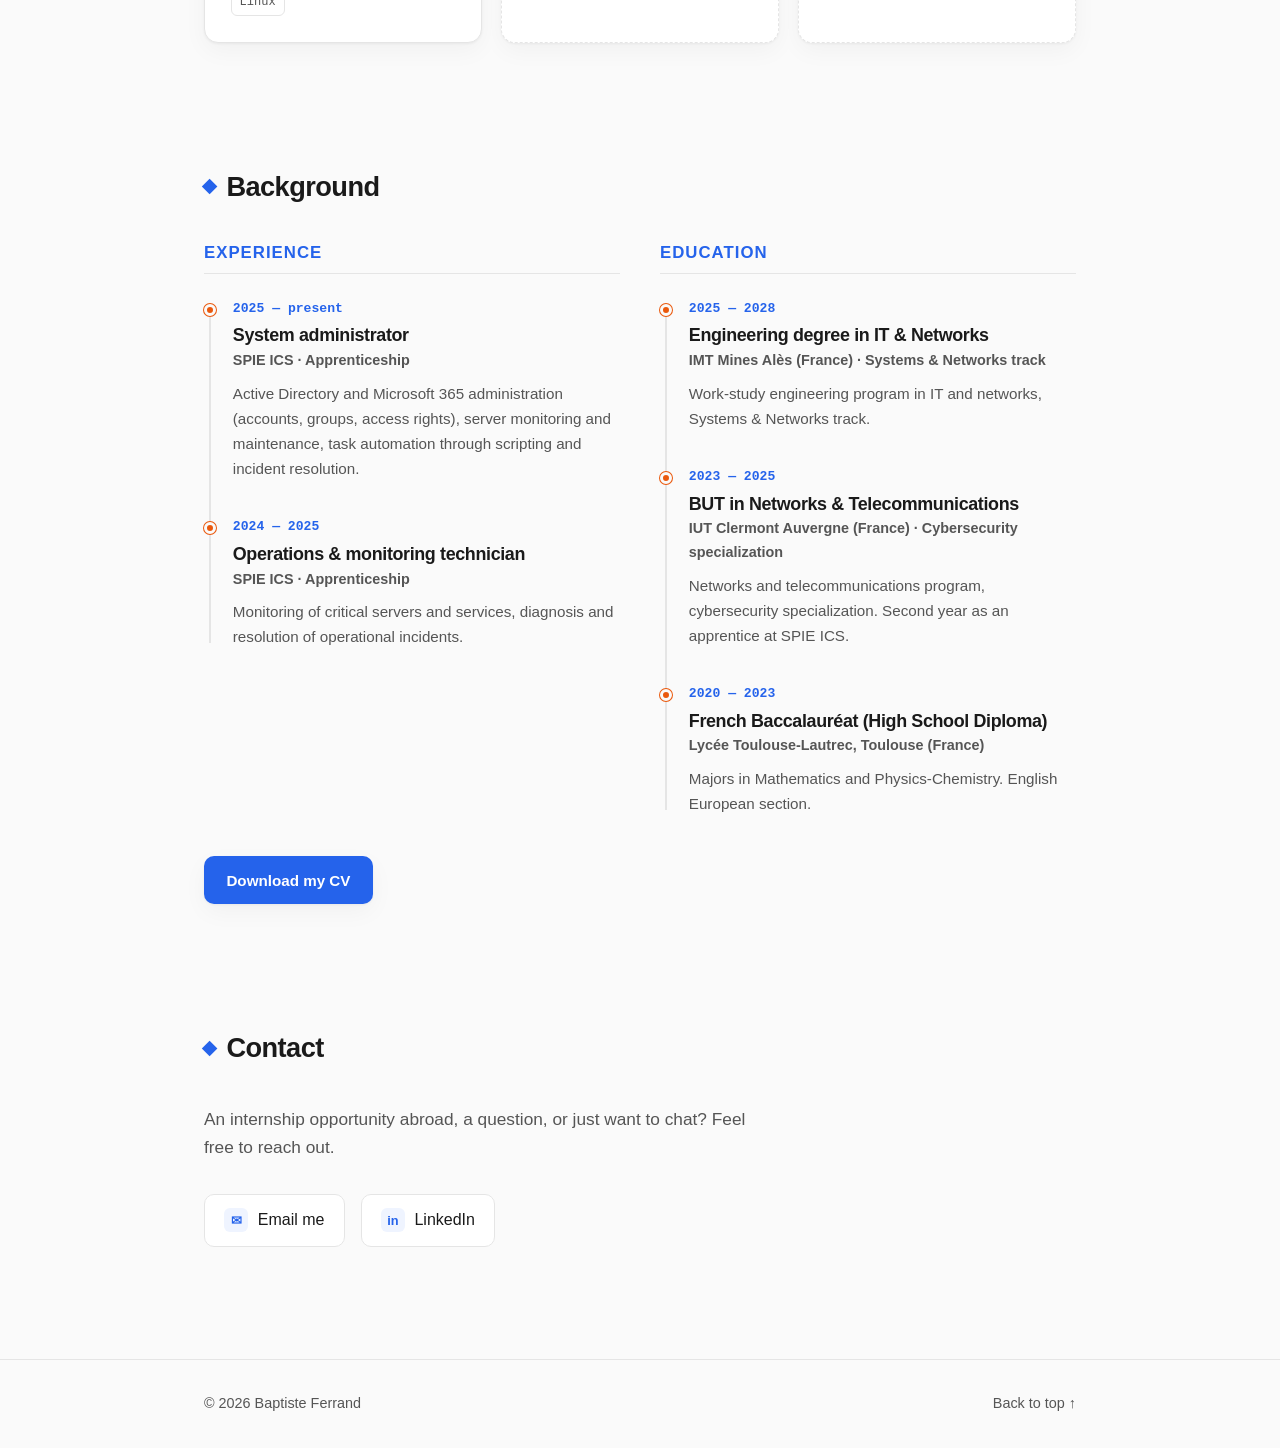
==== commit 480d9a56: "Cartes projets en construction + lien Detail en haut a droite" ====
--- a/index.html
+++ b/index.html
@@ -12,7 +12,7 @@
   <link rel="icon"
     href="data:image/svg+xml,<svg xmlns='http://www.w3.org/2000/svg' viewBox='0 0 100 100'><rect width='100' height='100' rx='22' fill='%231a1a1a'/><text x='50' y='52' font-family='Segoe UI,Helvetica,Arial,sans-serif' font-size='46' font-weight='800' fill='%23ffffff' text-anchor='middle' dominant-baseline='central'>BF<tspan fill='%234f8cff'>.</tspan></text></svg>" />
 
-  <link rel="stylesheet" href="css/style.css?v=6" />
+  <link rel="stylesheet" href="css/style.css?v=10" />
 </head>
 
 <body>
@@ -117,9 +117,7 @@
         <article class="project-card">
           <div class="project-head">
             <span class="project-tag" data-i18n="project_tag_network">Réseau</span>
-            <div class="project-links">
-              <a href="projet-integratif.html" aria-label="Voir le détail du projet" title="Détails">↗</a>
-            </div>
+            <a href="projet-integratif.html" class="project-detail-link" data-i18n="project_view_detail">Détail</a>
           </div>
           <h3><a href="projet-integratif.html" data-i18n="project1_title">Conception d'un réseau d'entreprise</a></h3>
           <p data-i18n="project1_desc">
@@ -132,41 +130,28 @@
           </ul>
         </article>
 
-        <!-- Projet 2 -->
-        <article class="project-card">
+        <!-- Projet 2 — en construction -->
+        <article class="project-card project-card--wip">
           <div class="project-head">
-            <span class="project-tag" data-i18n="project_tag_dev">Dev</span>
-            <div class="project-links">
-              <a href="#" aria-label="Code source" title="Code">&lt;/&gt;</a>
-              <a href="#" aria-label="Démo" title="Démo">↗</a>
-            </div>
-          </div>
-          <h3 data-i18n="project2_title">Outil de supervision réseau</h3>
-          <p data-i18n="project2_desc">
-            Script Python qui scanne le réseau local, détecte les équipements
-            actifs et envoie une alerte en cas d'indisponibilité d'un hôte.
-          </p>
-          <ul class="project-stack">
-            <li>Python</li><li>Scapy</li><li>SNMP</li>
-          </ul>
-        </article>
-
-        <!-- Projet 3 -->
-        <article class="project-card">
+            <span class="project-tag project-tag--soon" data-i18n="project_tag_soon">Bientôt</span>
+          </div>
+          <div class="wip-body">
+            <span class="wip-icon" aria-hidden="true"></span>
+            <h3 data-i18n="project2_title">En construction</h3>
+            <p data-i18n="project_soon_desc">Un nouveau projet arrive bientôt.</p>
+          </div>
+        </article>
+
+        <!-- Projet 3 — en construction -->
+        <article class="project-card project-card--wip">
           <div class="project-head">
-            <span class="project-tag" data-i18n="project_tag_infra">Infra</span>
-            <div class="project-links">
-              <a href="#" aria-label="Code source" title="Code">&lt;/&gt;</a>
-            </div>
-          </div>
-          <h3 data-i18n="project3_title">Serveur auto-hébergé Docker</h3>
-          <p data-i18n="project3_desc">
-            Déploiement de services conteneurisés (reverse proxy, monitoring,
-            stockage) sur un serveur Linux, avec sauvegardes automatisées.
-          </p>
-          <ul class="project-stack">
-            <li>Docker</li><li>Linux</li><li>Traefik</li><li>Bash</li>
-          </ul>
+            <span class="project-tag project-tag--soon" data-i18n="project_tag_soon">Bientôt</span>
+          </div>
+          <div class="wip-body">
+            <span class="wip-icon" aria-hidden="true"></span>
+            <h3 data-i18n="project3_title">En construction</h3>
+            <p data-i18n="project_soon_desc">Un nouveau projet arrive bientôt.</p>
+          </div>
         </article>
       </div>
     </section>
@@ -273,7 +258,7 @@
     </div>
   </footer>
 
-  <script src="js/i18n.js?v=5"></script>
+  <script src="js/i18n.js?v=8"></script>
   <script src="js/main.js?v=4"></script>
 </body>
 </html>
--- a/css/style.css
+++ b/css/style.css
@@ -181,6 +181,36 @@
   font-family: ui-monospace, monospace; font-size: .75rem; color: var(--text-soft);
   border: 1px solid var(--border); border-radius: 6px; padding: .15rem .5rem;
 }
+.project-detail-link {
+  display: inline-flex; align-items: center; gap: .35rem;
+  color: var(--text-soft); font-weight: 600; font-size: .85rem;
+  transition: color .2s ease, gap .2s ease;
+}
+.project-detail-link::after { content: "↗"; transition: transform .2s ease; }
+.project-detail-link:hover { color: var(--accent); gap: .5rem; }
+.project-detail-link:hover::after { transform: translate(2px, -2px); }
+
+/* Carte « en construction » */
+.project-card--wip { border-style: dashed; }
+.project-card--wip:hover { transform: none; border-color: var(--border); }
+.project-tag--soon {
+  background: color-mix(in srgb, var(--text-soft) 16%, transparent);
+  color: var(--text-soft);
+}
+.wip-body {
+  flex-grow: 1; display: flex; flex-direction: column; align-items: center;
+  justify-content: center; text-align: center; gap: .55rem; padding: 1.4rem 0 .6rem;
+}
+.wip-icon {
+  width: 40px; height: 40px; border: 2px dashed var(--border); border-radius: 50%;
+  position: relative;
+}
+.wip-icon::after {
+  content: ""; position: absolute; inset: 0; margin: auto;
+  width: 6px; height: 6px; border-radius: 50%; background: var(--text-soft); opacity: .5;
+}
+.project-card--wip h3 { font-size: 1.05rem; color: var(--text); margin: 0; }
+.project-card--wip p { color: var(--text-soft); font-size: .9rem; margin: 0; }
 
 /* ---------- Timeline / Parcours ---------- */
 .timeline { position: relative; padding-left: 1.8rem; list-style: none; }
